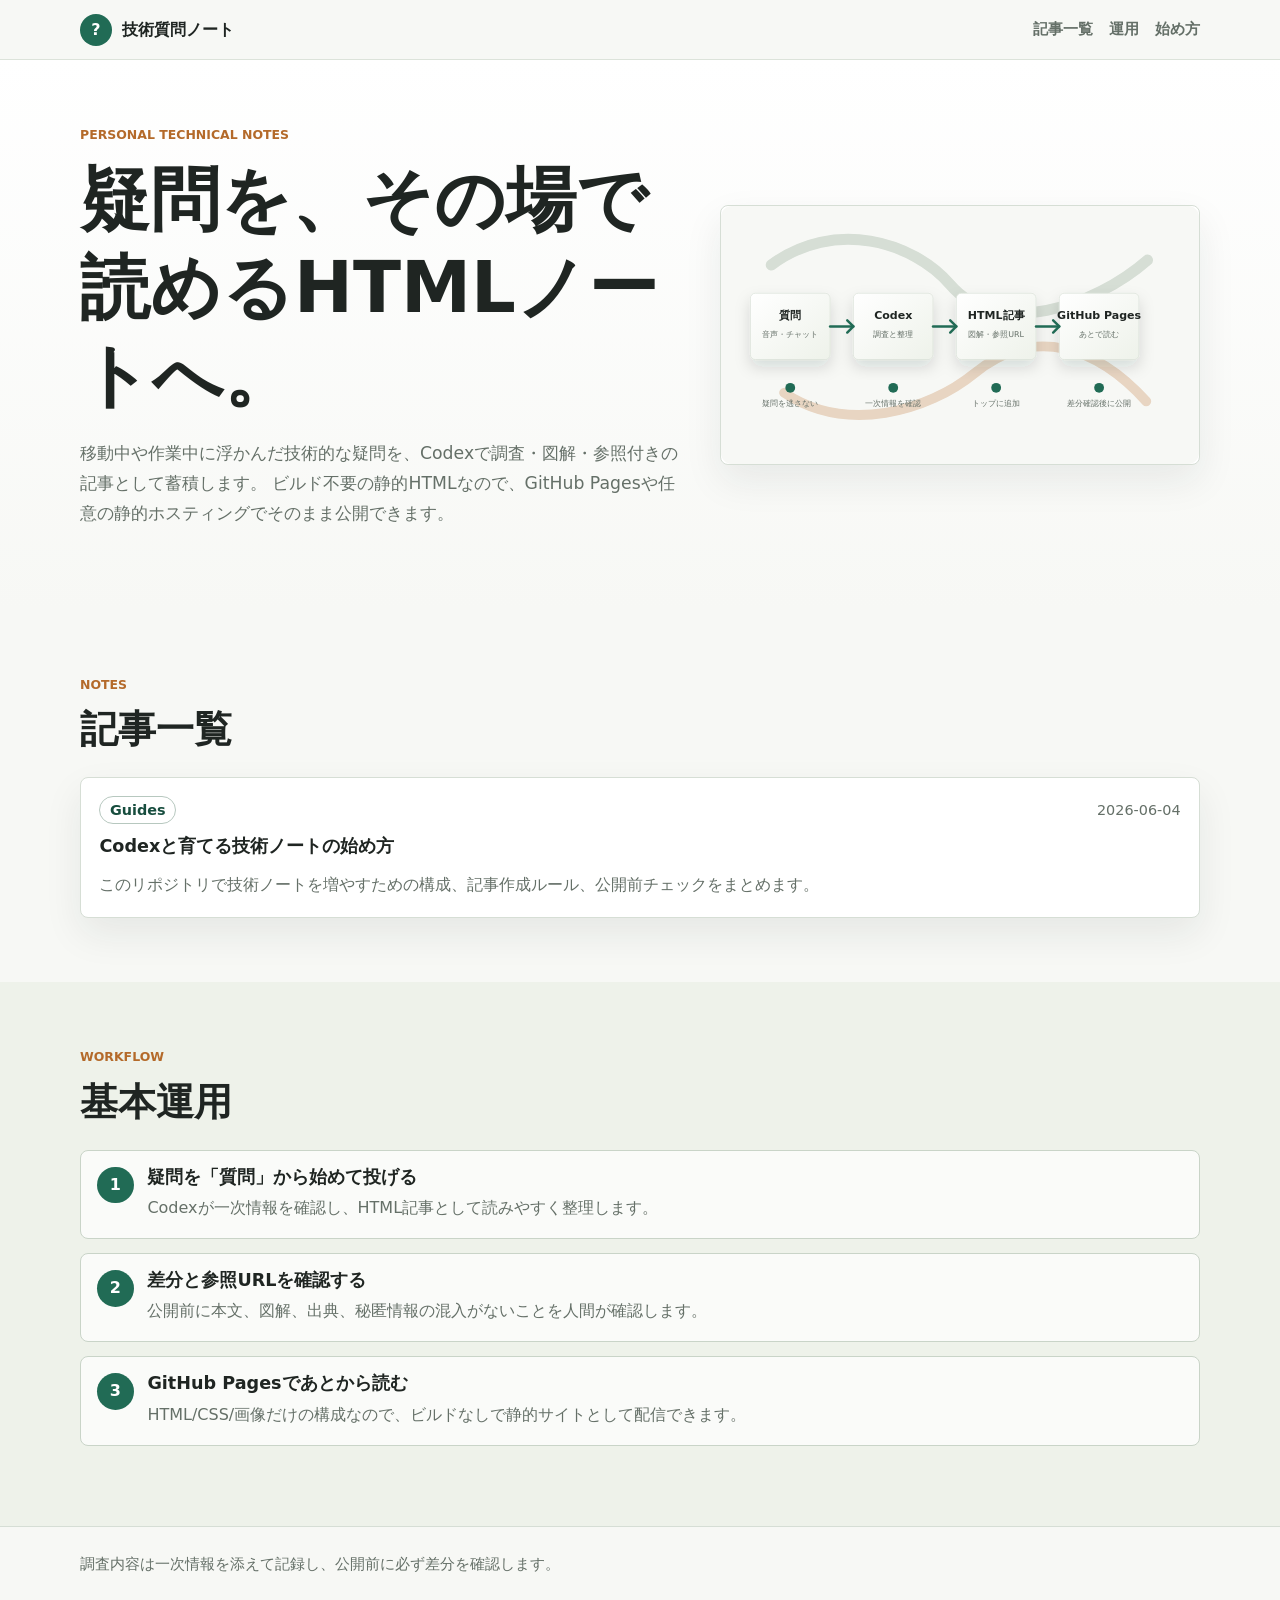
==== index.html @ dd91cd6a "Initial Android Project" ====
<!doctype html>
<!-- 技術ノートサイトの入口として、カテゴリ別の記事一覧と運用導線を提供します。 -->
<html lang="ja">
  <head>
    <meta charset="utf-8">
    <meta name="viewport" content="width=device-width, initial-scale=1">
    <title>技術質問ノート</title>
    <meta
      name="description"
      content="Codexと一緒に疑問をHTML記事として蓄積するための静的な技術ノートです。"
    >
    <link rel="stylesheet" href="styles/site.css">
  </head>
  <body>
    <header class="site-header">
      <div class="site-header__inner">
        <a class="site-title" href="./" aria-label="技術質問ノートのトップへ">
          <span class="site-title__mark">?</span>
          <span>技術質問ノート</span>
        </a>
        <nav class="site-nav" aria-label="主要ナビゲーション">
          <a href="#notes">記事一覧</a>
          <a href="#workflow">運用</a>
          <a href="guides/getting-started/">始め方</a>
        </nav>
      </div>
    </header>

    <main>
      <section class="intro-band" aria-labelledby="intro-title">
        <div class="content-grid content-grid--intro">
          <div>
            <p class="eyebrow">Personal Technical Notes</p>
            <h1 id="intro-title">疑問を、その場で読めるHTMLノートへ。</h1>
            <p class="intro-lead">
              移動中や作業中に浮かんだ技術的な疑問を、Codexで調査・図解・参照付きの記事として蓄積します。
              ビルド不要の静的HTMLなので、GitHub Pagesや任意の静的ホスティングでそのまま公開できます。
            </p>
          </div>
          <img
            class="flow-image"
            src="images/notes-flow.svg"
            alt="質問からHTML記事、GitHub、ブラウザ閲覧へ進む流れ"
            width="780"
            height="420"
          >
        </div>
      </section>

      <section class="section-band" id="notes" aria-labelledby="notes-title">
        <div class="content-wrap">
          <div class="section-heading">
            <p class="eyebrow">Notes</p>
            <h2 id="notes-title">記事一覧</h2>
          </div>

          <div class="note-list">
            <article class="note-card">
              <div class="note-card__meta">
                <span class="category-label">Guides</span>
                <time datetime="2026-06-04">2026-06-04</time>
              </div>
              <h3><a href="guides/getting-started/">Codexと育てる技術ノートの始め方</a></h3>
              <p>
                このリポジトリで技術ノートを増やすための構成、記事作成ルール、公開前チェックをまとめます。
              </p>
            </article>
          </div>
        </div>
      </section>

      <section class="section-band section-band--muted" id="workflow" aria-labelledby="workflow-title">
        <div class="content-wrap">
          <div class="section-heading">
            <p class="eyebrow">Workflow</p>
            <h2 id="workflow-title">基本運用</h2>
          </div>

          <ol class="workflow-list">
            <li>
              <span class="workflow-list__number">1</span>
              <div>
                <h3>疑問を「質問」から始めて投げる</h3>
                <p>Codexが一次情報を確認し、HTML記事として読みやすく整理します。</p>
              </div>
            </li>
            <li>
              <span class="workflow-list__number">2</span>
              <div>
                <h3>差分と参照URLを確認する</h3>
                <p>公開前に本文、図解、出典、秘匿情報の混入がないことを人間が確認します。</p>
              </div>
            </li>
            <li>
              <span class="workflow-list__number">3</span>
              <div>
                <h3>GitHub Pagesであとから読む</h3>
                <p>HTML/CSS/画像だけの構成なので、ビルドなしで静的サイトとして配信できます。</p>
              </div>
            </li>
          </ol>
        </div>
      </section>
    </main>

    <footer class="site-footer">
      <div class="content-wrap">
        <p>調査内容は一次情報を添えて記録し、公開前に必ず差分を確認します。</p>
      </div>
    </footer>
  </body>
</html>
---- styles/site.css ----
/* 技術ノート全体の読みやすさ、レスポンシブ表示、共通UIを定義します。 */
:root {
  color-scheme: light;
  --color-bg: #f7f8f5;
  --color-surface: #ffffff;
  --color-surface-muted: #eef2ea;
  --color-text: #1f2522;
  --color-muted: #657068;
  --color-border: #d6ded5;
  --color-accent: #216b55;
  --color-accent-strong: #174d3e;
  --color-warm: #b46a2a;
  --shadow-soft: 0 16px 38px rgb(31 37 34 / 8%);
  --radius: 8px;
  --content-width: 1120px;
}

* {
  box-sizing: border-box;
}

html {
  scroll-behavior: smooth;
}

body {
  margin: 0;
  background: var(--color-bg);
  color: var(--color-text);
  font-family:
    system-ui,
    -apple-system,
    BlinkMacSystemFont,
    "Segoe UI",
    sans-serif;
  line-height: 1.75;
}

img {
  display: block;
  max-width: 100%;
  height: auto;
}

a {
  color: var(--color-accent);
  text-underline-offset: 0.18em;
}

a:hover {
  color: var(--color-accent-strong);
}

code {
  padding: 0.12em 0.34em;
  border: 1px solid var(--color-border);
  border-radius: 5px;
  background: #f4f6f2;
  font-family: "Cascadia Code", "SFMono-Regular", Consolas, monospace;
  font-size: 0.92em;
}

pre {
  overflow-x: auto;
  padding: 1rem;
  border: 1px solid var(--color-border);
  border-radius: var(--radius);
  background: #1f2522;
  color: #eef7f0;
  line-height: 1.6;
}

pre code {
  padding: 0;
  border: 0;
  background: transparent;
  color: inherit;
}

.site-header {
  position: sticky;
  top: 0;
  z-index: 10;
  border-bottom: 1px solid rgb(214 222 213 / 82%);
  background: rgb(247 248 245 / 92%);
  backdrop-filter: blur(14px);
}

.site-header__inner {
  display: flex;
  align-items: center;
  justify-content: space-between;
  gap: 1rem;
  width: min(100% - 2rem, var(--content-width));
  margin: 0 auto;
  padding: 0.85rem 0;
}

.site-title {
  display: inline-flex;
  align-items: center;
  gap: 0.6rem;
  color: var(--color-text);
  font-weight: 700;
  text-decoration: none;
}

.site-title__mark {
  display: grid;
  width: 2rem;
  height: 2rem;
  place-items: center;
  border-radius: 50%;
  background: var(--color-accent);
  color: #ffffff;
}

.site-nav {
  display: flex;
  flex-wrap: wrap;
  justify-content: flex-end;
  gap: 0.4rem 1rem;
  font-size: 0.95rem;
}

.site-nav a {
  color: var(--color-muted);
  font-weight: 600;
  text-decoration: none;
}

.site-nav a:hover {
  color: var(--color-accent);
}

.intro-band,
.section-band {
  padding: 4rem 0;
}

.intro-band {
  background: linear-gradient(180deg, #ffffff 0%, var(--color-bg) 100%);
}

.section-band--muted {
  background: var(--color-surface-muted);
}

.content-wrap,
.content-grid {
  width: min(100% - 2rem, var(--content-width));
  margin: 0 auto;
}

.content-grid {
  display: grid;
  gap: 2rem;
}

.content-grid--intro {
  grid-template-columns: minmax(0, 0.95fr) minmax(280px, 0.75fr);
  align-items: center;
}

.eyebrow {
  margin: 0 0 0.65rem;
  color: var(--color-warm);
  font-size: 0.78rem;
  font-weight: 800;
  letter-spacing: 0;
  text-transform: uppercase;
}

h1,
h2,
h3,
p {
  overflow-wrap: anywhere;
}

h1,
h2,
h3 {
  margin: 0;
  line-height: 1.25;
}

h1 {
  max-width: 13em;
  font-size: clamp(2.1rem, 6vw, 4.4rem);
}

h2 {
  font-size: clamp(1.55rem, 3vw, 2.35rem);
}

h3 {
  font-size: 1.1rem;
}

.intro-lead,
.article-summary {
  max-width: 42rem;
  color: var(--color-muted);
  font-size: 1.08rem;
}

.flow-image {
  border: 1px solid var(--color-border);
  border-radius: var(--radius);
  background: var(--color-surface);
  box-shadow: var(--shadow-soft);
}

.section-heading {
  margin-bottom: 1.5rem;
}

.note-list {
  display: grid;
  grid-template-columns: repeat(auto-fit, minmax(min(100%, 320px), 1fr));
  gap: 1rem;
}

.note-card {
  padding: 1.15rem;
  border: 1px solid var(--color-border);
  border-radius: var(--radius);
  background: var(--color-surface);
  box-shadow: var(--shadow-soft);
}

.note-card__meta {
  display: flex;
  flex-wrap: wrap;
  align-items: center;
  justify-content: space-between;
  gap: 0.5rem;
  margin-bottom: 0.75rem;
  color: var(--color-muted);
  font-size: 0.9rem;
}

.category-label {
  display: inline-flex;
  align-items: center;
  min-height: 1.75rem;
  padding: 0 0.6rem;
  border: 1px solid #b7c8bf;
  border-radius: 999px;
  color: var(--color-accent-strong);
  font-weight: 700;
}

.note-card h3 a {
  color: var(--color-text);
  text-decoration: none;
}

.note-card h3 a:hover {
  color: var(--color-accent);
}

.note-card p {
  margin: 0.8rem 0 0;
  color: var(--color-muted);
}

.workflow-list {
  display: grid;
  gap: 0.85rem;
  padding: 0;
  list-style: none;
}

.workflow-list li {
  display: grid;
  grid-template-columns: 2.3rem minmax(0, 1fr);
  gap: 0.85rem;
  align-items: start;
  padding: 1rem;
  border: 1px solid #c9d4c8;
  border-radius: var(--radius);
  background: rgb(255 255 255 / 72%);
}

.workflow-list__number {
  display: grid;
  width: 2.3rem;
  height: 2.3rem;
  place-items: center;
  border-radius: 50%;
  background: var(--color-accent);
  color: #ffffff;
  font-weight: 800;
}

.workflow-list p {
  margin: 0.35rem 0 0;
  color: var(--color-muted);
}

.article-layout {
  padding: 2.2rem 0 4rem;
}

.article {
  width: min(100% - 2rem, 840px);
  margin: 0 auto;
}

.breadcrumb {
  display: flex;
  flex-wrap: wrap;
  gap: 0.45rem;
  margin-bottom: 1.5rem;
  color: var(--color-muted);
  font-size: 0.92rem;
}

.article-header {
  margin-bottom: 2rem;
  padding-bottom: 1.5rem;
  border-bottom: 1px solid var(--color-border);
}

.article-header h1 {
  max-width: 16em;
  font-size: clamp(2rem, 5vw, 3.4rem);
}

.article-meta {
  display: flex;
  flex-wrap: wrap;
  gap: 0.7rem 1.5rem;
  margin: 1rem 0 0;
}

.article-meta div {
  display: grid;
  gap: 0.1rem;
}

.article-meta dt {
  color: var(--color-muted);
  font-size: 0.78rem;
  font-weight: 800;
}

.article-meta dd {
  margin: 0;
}

.article section {
  margin-top: 2.2rem;
}

.article section > h2 {
  margin-bottom: 0.8rem;
}

.article figure {
  margin: 1.2rem 0;
}

.article figure img {
  border: 1px solid var(--color-border);
  border-radius: var(--radius);
  background: var(--color-surface);
}

.article figcaption {
  margin-top: 0.55rem;
  color: var(--color-muted);
  font-size: 0.92rem;
}

.article li + li {
  margin-top: 0.35rem;
}

.check-list li::marker {
  color: var(--color-accent);
}

.site-footer {
  padding: 1.5rem 0;
  border-top: 1px solid var(--color-border);
  color: var(--color-muted);
  font-size: 0.92rem;
}

.site-footer p {
  margin: 0;
}

@media (max-width: 760px) {
  .site-header__inner {
    align-items: flex-start;
    flex-direction: column;
  }

  .site-nav {
    justify-content: flex-start;
  }

  .intro-band,
  .section-band {
    padding: 2.6rem 0;
  }

  .content-grid--intro {
    grid-template-columns: 1fr;
  }

  .workflow-list li {
    grid-template-columns: 2rem minmax(0, 1fr);
  }

  .workflow-list__number {
    width: 2rem;
    height: 2rem;
  }
}
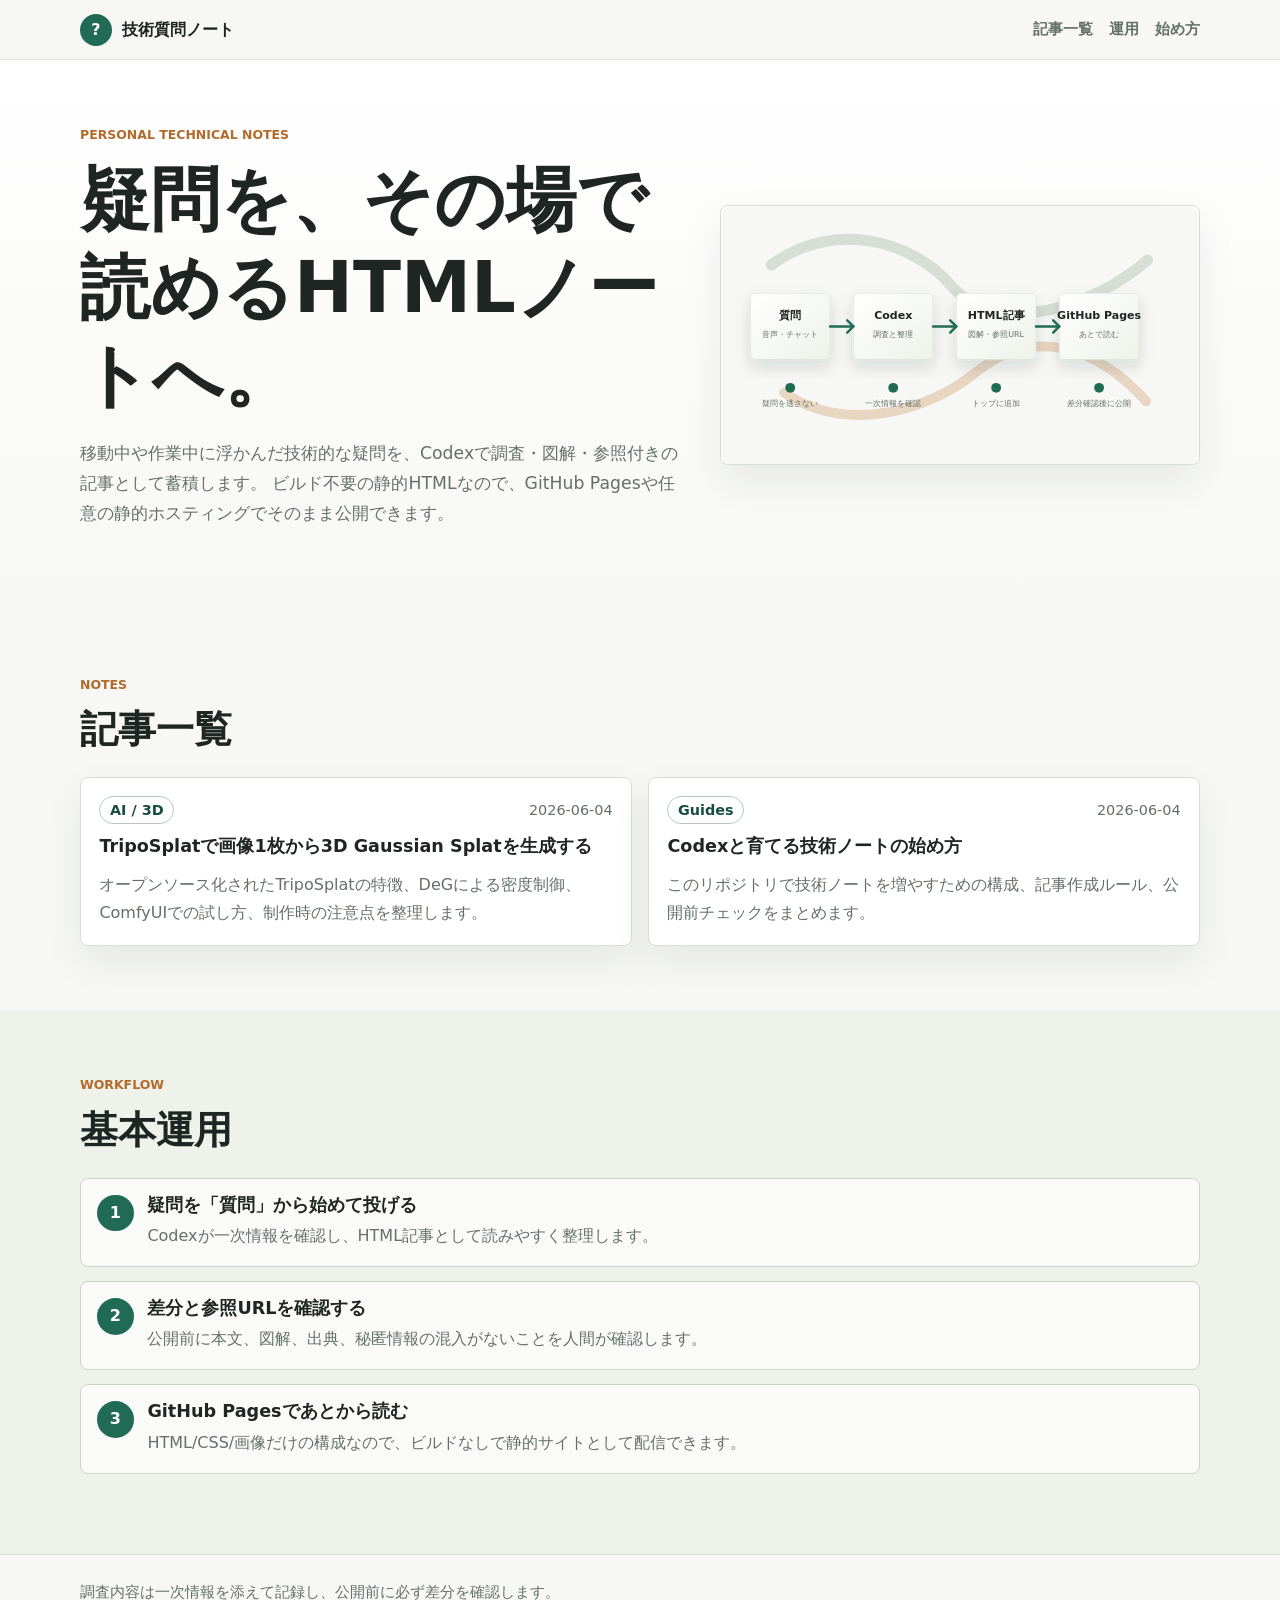
==== commit dc4f2542: "Add TripoSplat note and commit automation" ====
--- a/index.html
+++ b/index.html
@@ -57,6 +57,17 @@
           <div class="note-list">
             <article class="note-card">
               <div class="note-card__meta">
+                <span class="category-label">AI / 3D</span>
+                <time datetime="2026-06-04">2026-06-04</time>
+              </div>
+              <h3><a href="ai/triposplat-single-image-3dgs/">TripoSplatで画像1枚から3D Gaussian Splatを生成する</a></h3>
+              <p>
+                オープンソース化されたTripoSplatの特徴、DeGによる密度制御、ComfyUIでの試し方、制作時の注意点を整理します。
+              </p>
+            </article>
+
+            <article class="note-card">
+              <div class="note-card__meta">
                 <span class="category-label">Guides</span>
                 <time datetime="2026-06-04">2026-06-04</time>
               </div>
--- a/styles/site.css
+++ b/styles/site.css
@@ -379,6 +379,38 @@
   margin-top: 0.35rem;
 }
 
+.table-scroll {
+  overflow-x: auto;
+  margin: 1rem 0;
+}
+
+table {
+  width: 100%;
+  min-width: 680px;
+  border-collapse: collapse;
+  border: 1px solid var(--color-border);
+  border-radius: var(--radius);
+  background: var(--color-surface);
+}
+
+th,
+td {
+  padding: 0.82rem;
+  border-bottom: 1px solid var(--color-border);
+  text-align: left;
+  vertical-align: top;
+}
+
+thead th {
+  background: var(--color-surface-muted);
+  color: var(--color-accent-strong);
+}
+
+tbody tr:last-child th,
+tbody tr:last-child td {
+  border-bottom: 0;
+}
+
 .check-list li::marker {
   color: var(--color-accent);
 }
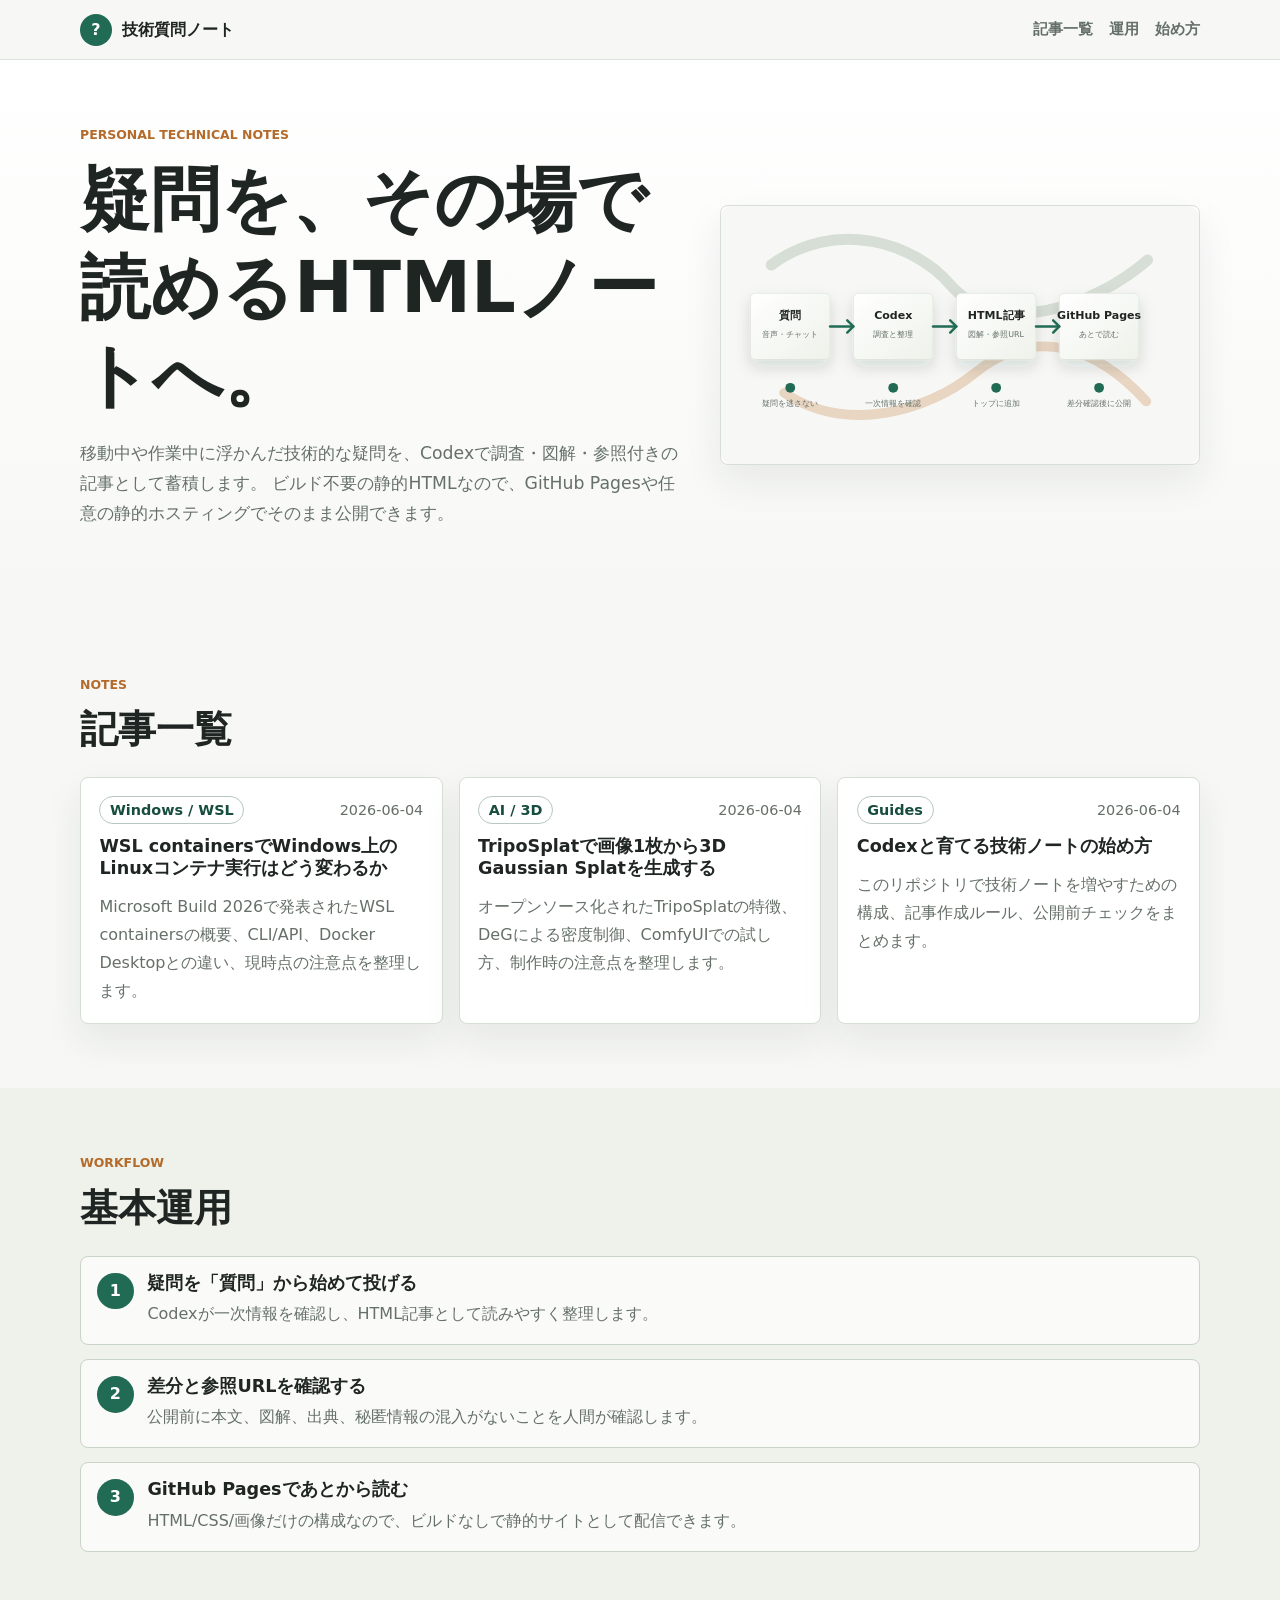
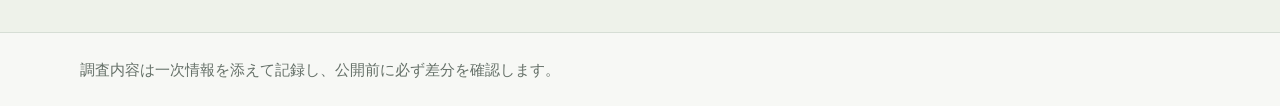
==== commit 3a50527d: "Add WSL containers note" ====
--- a/index.html
+++ b/index.html
@@ -55,6 +55,17 @@
           </div>
 
           <div class="note-list">
+            <article class="note-card">
+              <div class="note-card__meta">
+                <span class="category-label">Windows / WSL</span>
+                <time datetime="2026-06-04">2026-06-04</time>
+              </div>
+              <h3><a href="windows/wsl-containers-build-2026/">WSL containersでWindows上のLinuxコンテナ実行はどう変わるか</a></h3>
+              <p>
+                Microsoft Build 2026で発表されたWSL containersの概要、CLI/API、Docker Desktopとの違い、現時点の注意点を整理します。
+              </p>
+            </article>
+
             <article class="note-card">
               <div class="note-card__meta">
                 <span class="category-label">AI / 3D</span>
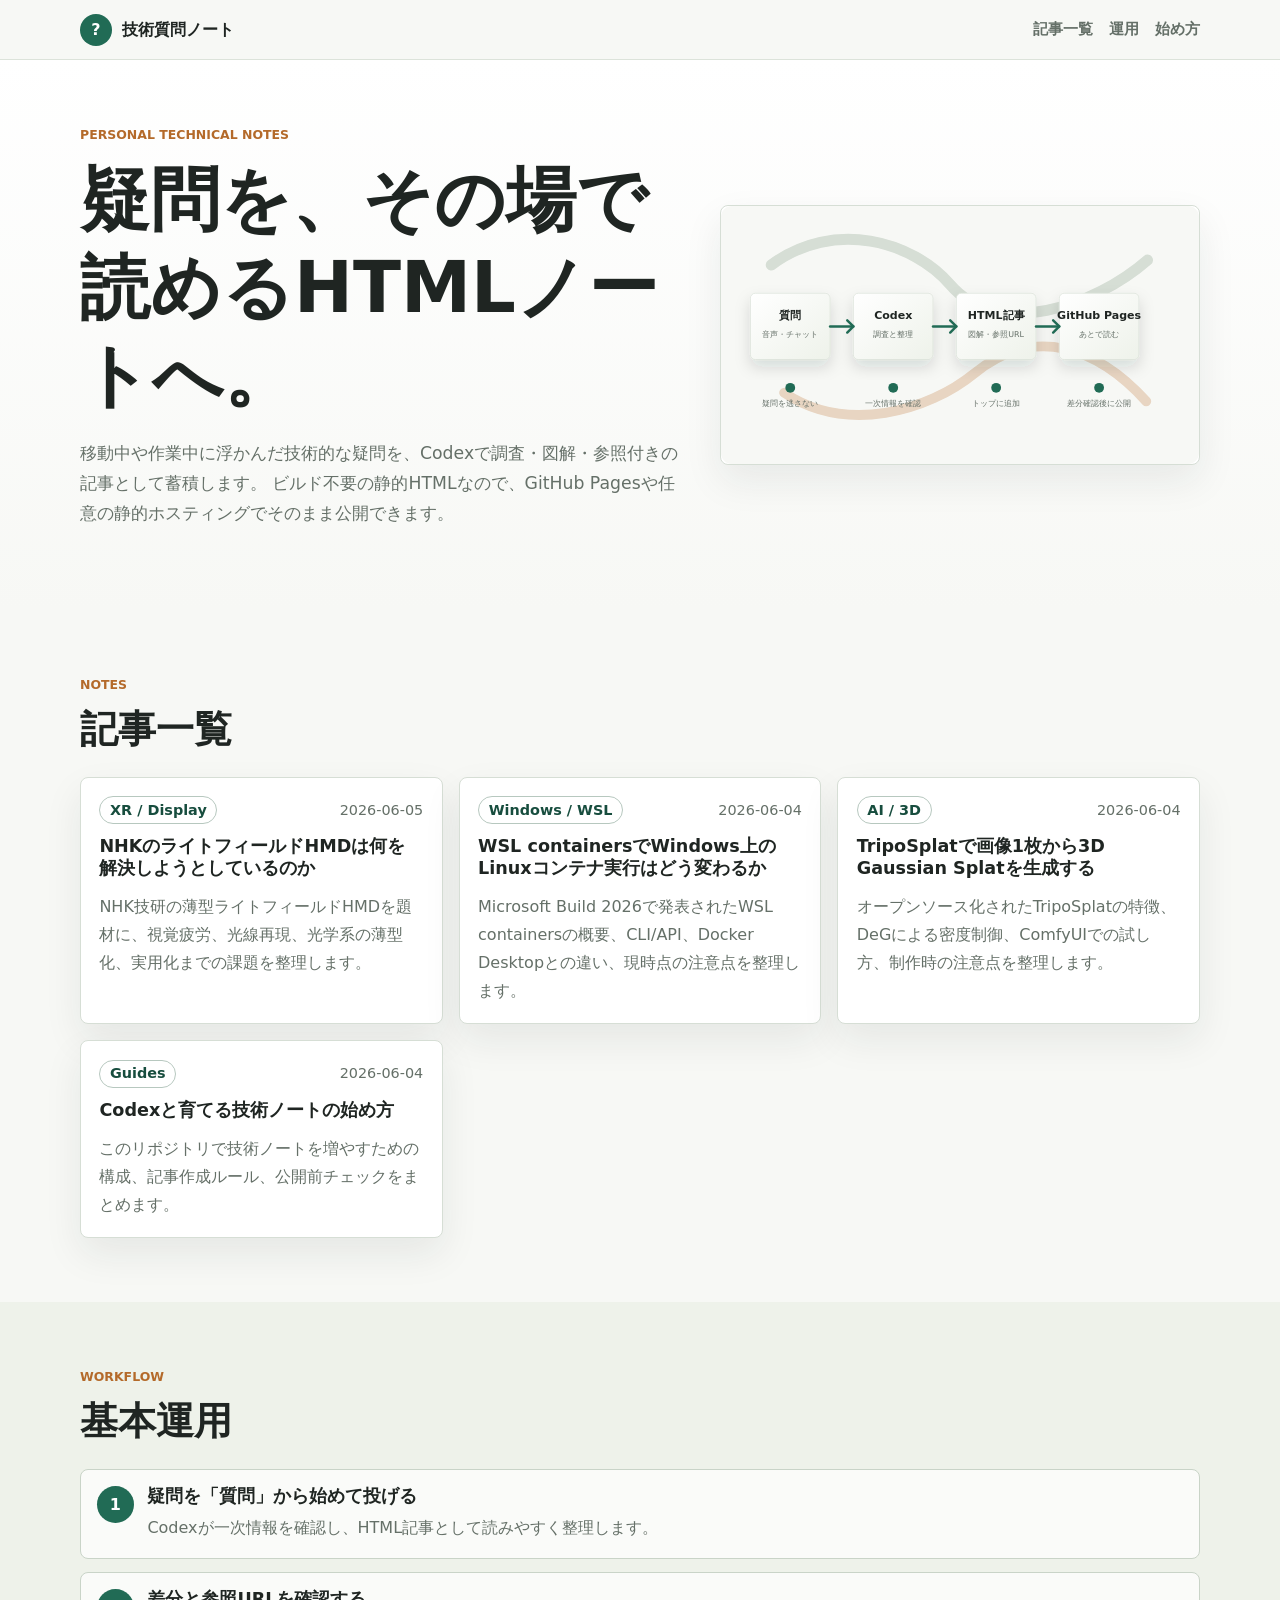
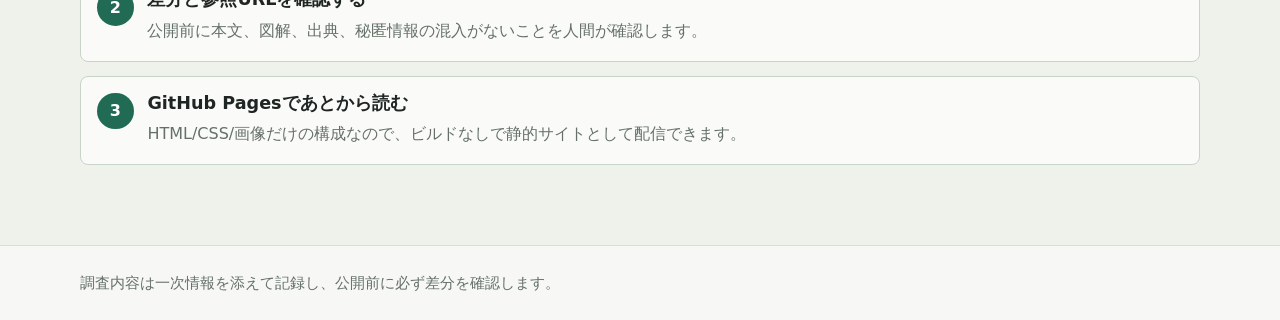
==== commit fa8f2264: "Add NHK light field HMD note" ====
--- a/index.html
+++ b/index.html
@@ -55,6 +55,17 @@
           </div>
 
           <div class="note-list">
+            <article class="note-card">
+              <div class="note-card__meta">
+                <span class="category-label">XR / Display</span>
+                <time datetime="2026-06-05">2026-06-05</time>
+              </div>
+              <h3><a href="xr/nhk-light-field-hmd/">NHKのライトフィールドHMDは何を解決しようとしているのか</a></h3>
+              <p>
+                NHK技研の薄型ライトフィールドHMDを題材に、視覚疲労、光線再現、光学系の薄型化、実用化までの課題を整理します。
+              </p>
+            </article>
+
             <article class="note-card">
               <div class="note-card__meta">
                 <span class="category-label">Windows / WSL</span>
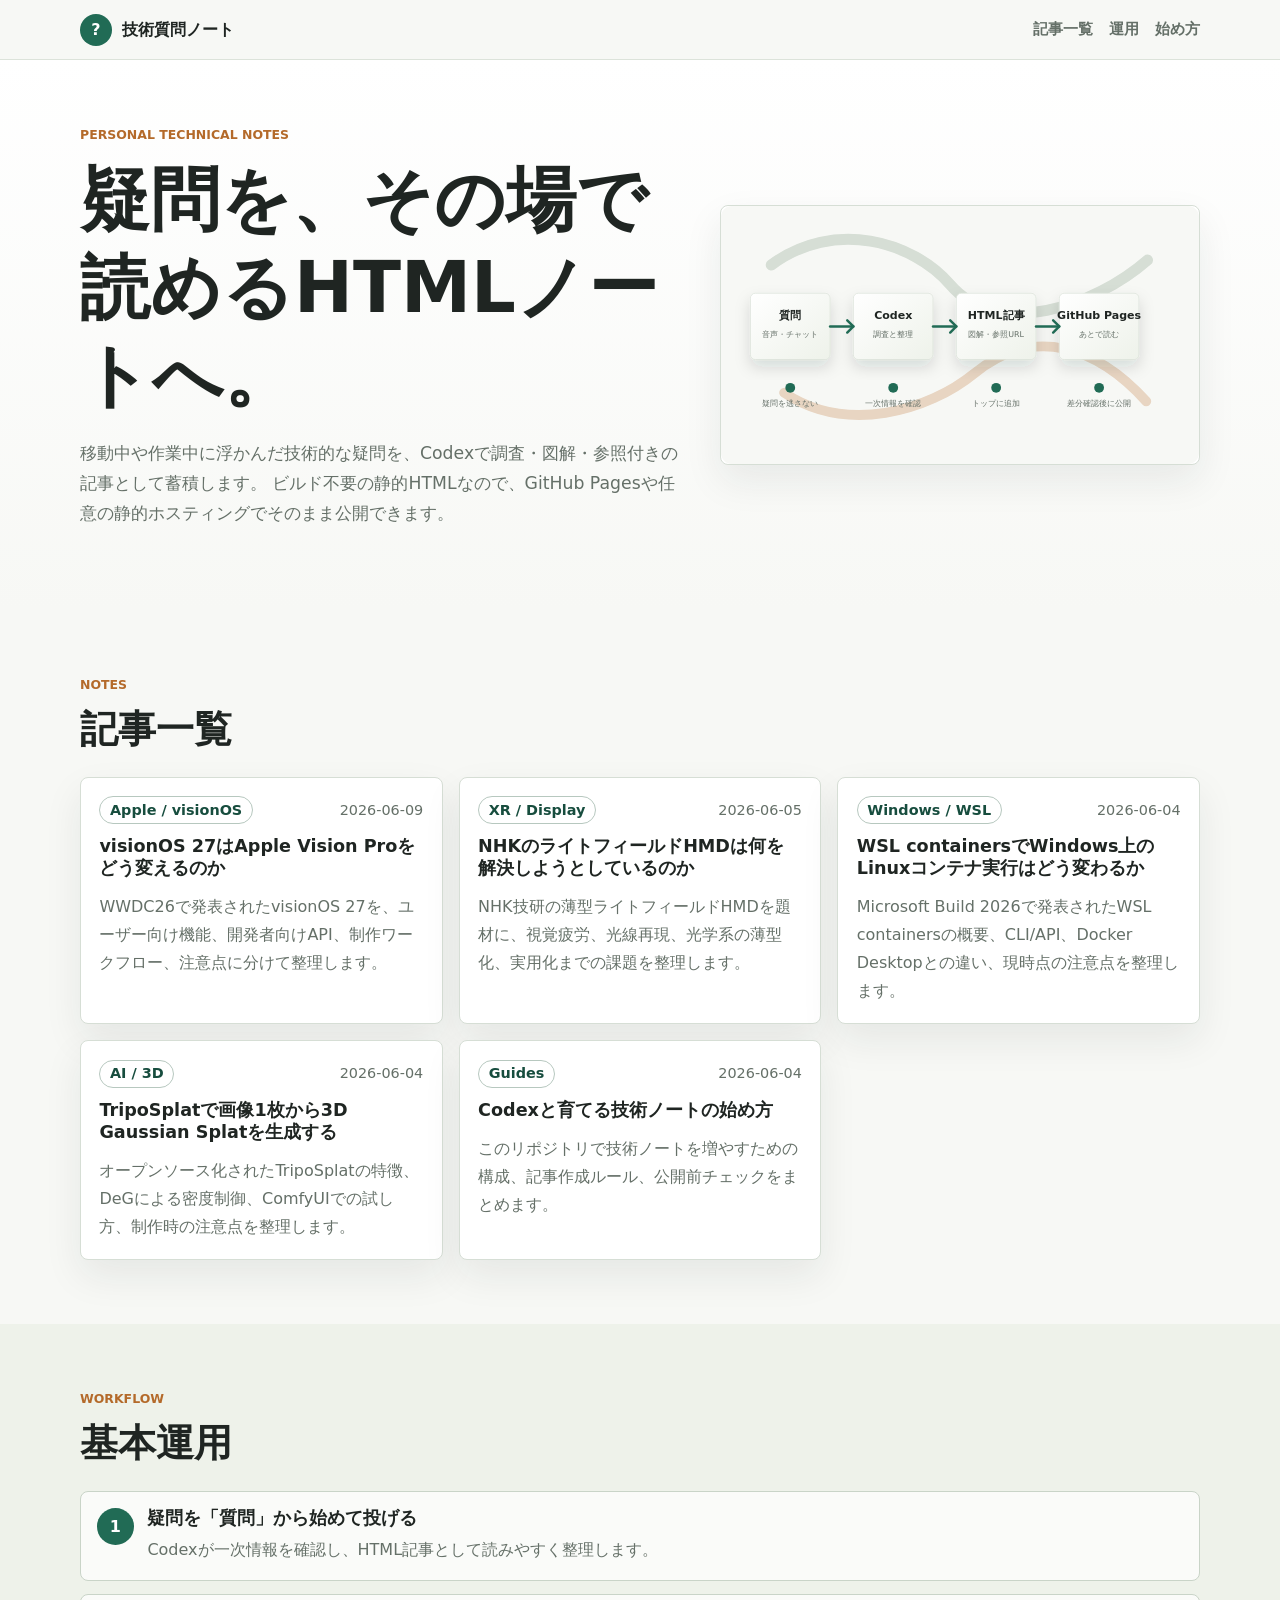
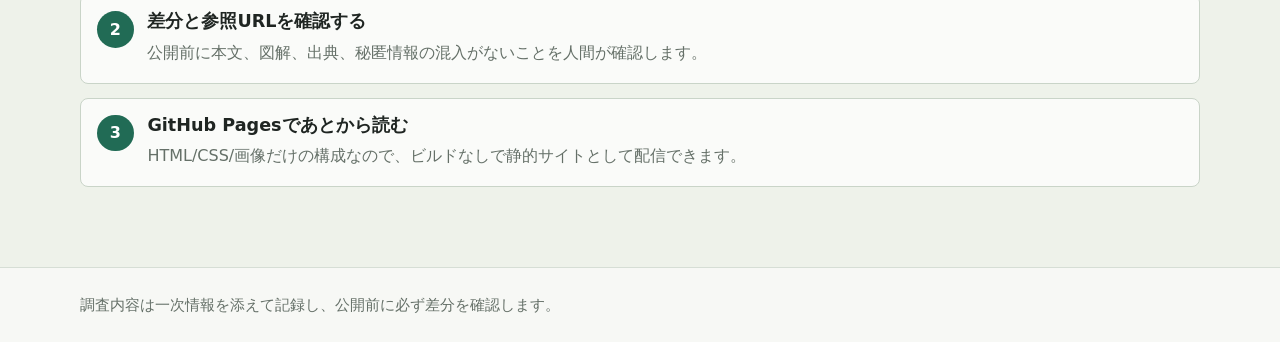
==== commit 79e97ba4: "Add visionOS 27 note" ====
--- a/index.html
+++ b/index.html
@@ -55,6 +55,17 @@
           </div>
 
           <div class="note-list">
+            <article class="note-card">
+              <div class="note-card__meta">
+                <span class="category-label">Apple / visionOS</span>
+                <time datetime="2026-06-09">2026-06-09</time>
+              </div>
+              <h3><a href="apple/visionos-27-wwdc26/">visionOS 27はApple Vision Proをどう変えるのか</a></h3>
+              <p>
+                WWDC26で発表されたvisionOS 27を、ユーザー向け機能、開発者向けAPI、制作ワークフロー、注意点に分けて整理します。
+              </p>
+            </article>
+
             <article class="note-card">
               <div class="note-card__meta">
                 <span class="category-label">XR / Display</span>
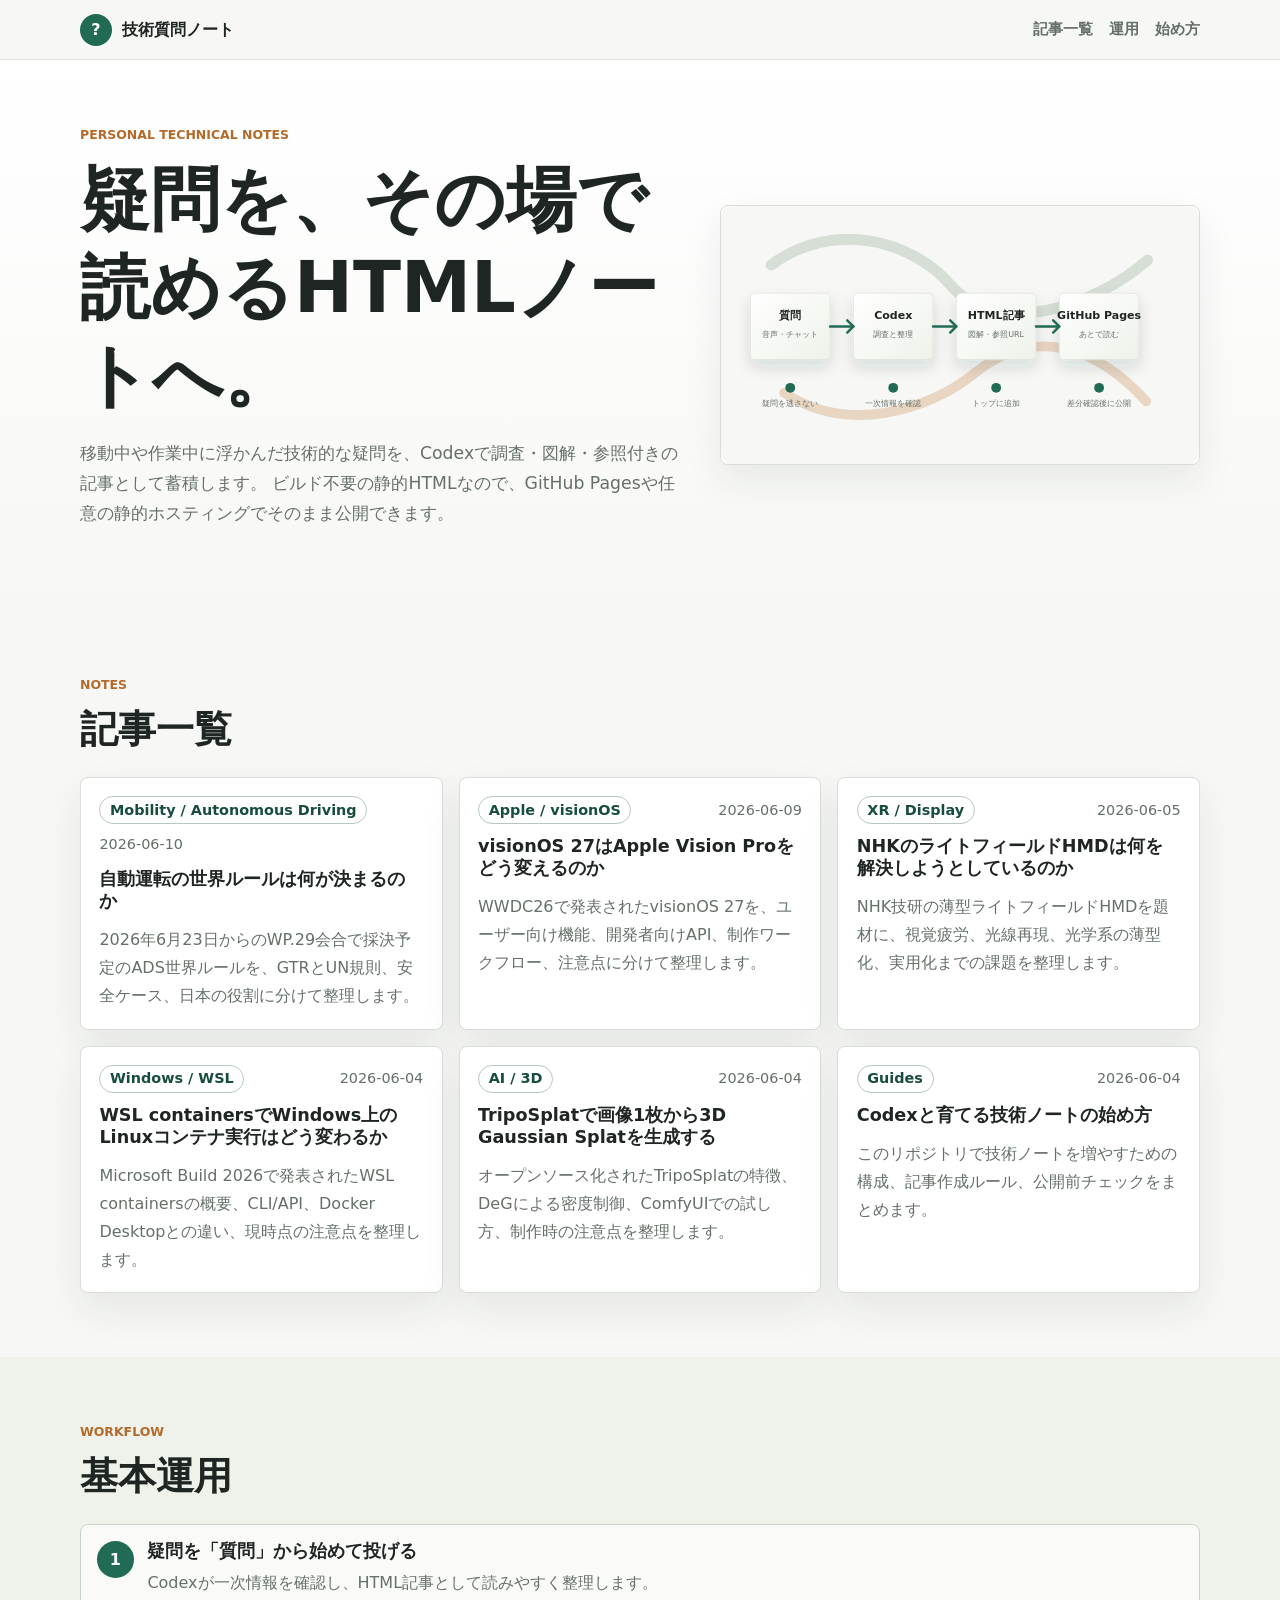
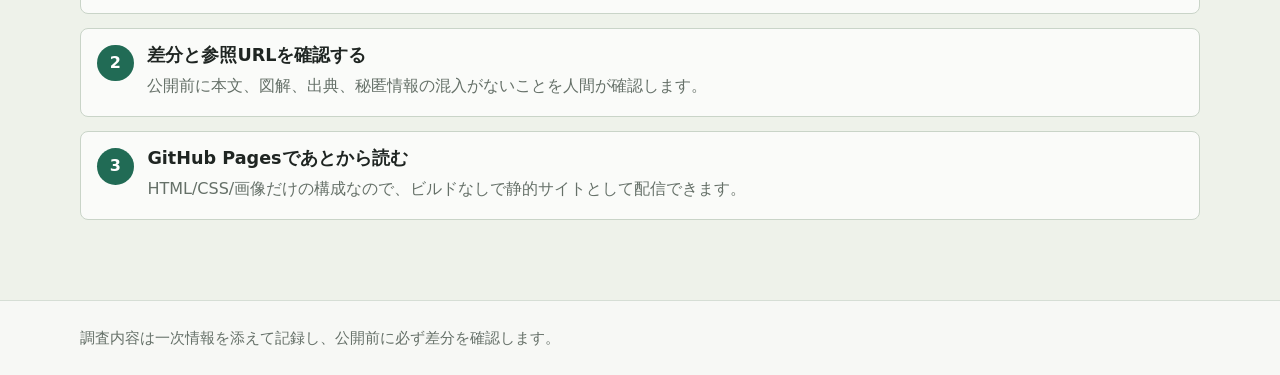
==== commit 98bc78e0: "Add automated driving global rules note" ====
--- a/index.html
+++ b/index.html
@@ -55,6 +55,17 @@
           </div>
 
           <div class="note-list">
+            <article class="note-card">
+              <div class="note-card__meta">
+                <span class="category-label">Mobility / Autonomous Driving</span>
+                <time datetime="2026-06-10">2026-06-10</time>
+              </div>
+              <h3><a href="mobility/autonomous-driving-global-rules-2026/">自動運転の世界ルールは何が決まるのか</a></h3>
+              <p>
+                2026年6月23日からのWP.29会合で採決予定のADS世界ルールを、GTRとUN規則、安全ケース、日本の役割に分けて整理します。
+              </p>
+            </article>
+
             <article class="note-card">
               <div class="note-card__meta">
                 <span class="category-label">Apple / visionOS</span>
